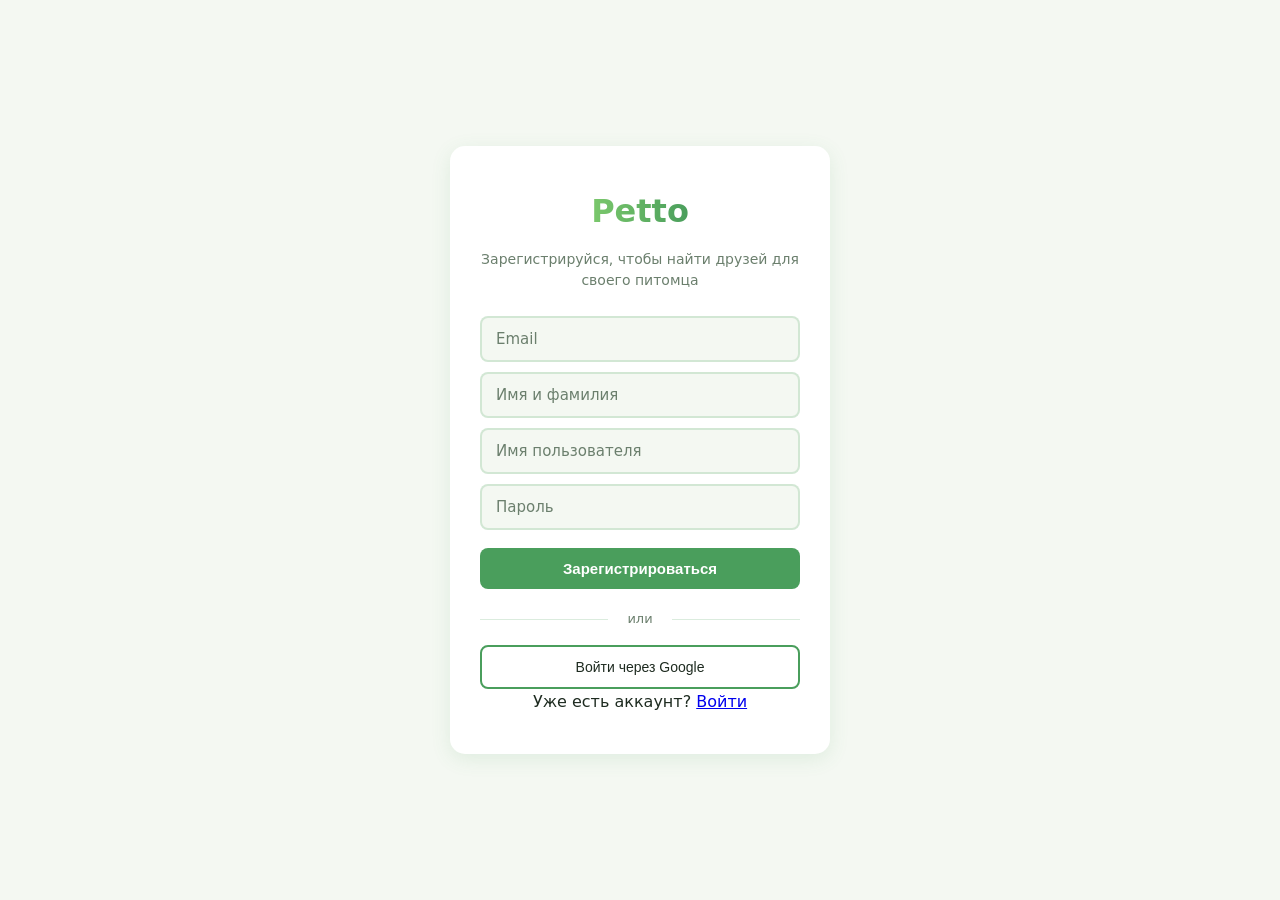
==== auth.html @ 94817547 "Add files via upload" ====
<!DOCTYPE html>
<html lang="ru">
<head>
  <meta charset="UTF-8">
  <meta name="viewport" content="width=device-width, initial-scale=1.0">
  <title>Регистрация — Petto</title>
  <link rel="stylesheet" href="auth.css">
  <link rel="icon" href="icon.png" type="image/png">
</head>
<body class="auth-page">
    <main class="auth-box">
        <a href="index.html" class="logo grad auth-logo">Petto</a>
        <p class="auth-subtitle">
            Зарегистрируйся, чтобы найти друзей для своего питомца
        </p>
        <form class="auth-form" action="#" method="post">
            <input
            type="email"
            name="email"
            placeholder="Email"
            required
            autocomplete="email"
            >
            <input
            type="text"
            name="name"
            placeholder="Имя и фамилия"
            required
            autocomplete="name"
            >
            <input
            type="text"
            name="username"
            placeholder="Имя пользователя"
            required
            autocomplete="username"
            >
            <input
            type="password"
            name="password"
            placeholder="Пароль"
            required
            minlength="6"
            autocomplete="new-password"
            >
            <button type="submit" class="btn">Зарегистрироваться</button>
        </form>
        <p class="auth-divider">или</p>
        <button class="btn-ghost auth-social" type="button">
            Войти через Google
        </button>
        <p class="auth-botton">
            Уже есть аккаунт?
        <a href="#">Войти</a>
        </p>
    </main>
<script src="script.js"></script>   
</body>
</html>
---- auth.css ----
:root {
  --bg: #f4f8f2;
  --card-bg: #ffffff;
  --neon: #7bc86c;
  --accent: #4a9e5c;
  --text: #1e2b20;
  --text-muted: #6b7f6d;
  --radius: 15px;
  --shadow: 0 5px 20px rgba(74, 158, 92, 0.12);
  --transition: 0.3s ease;
}

body.dark {
  --bg: #0f1a12;
  --card-bg: #1a2a1e;
  --neon: #a3e08d;
  --accent: #6bc47a;
  --text: #eaf5e5;
  --text-muted: #8fa891;
}

* {
  margin: 0;
  padding: 0;
  box-sizing: border-box;
}

body {
  font-family: system-ui, Arial, sans-serif;
  line-height: 1.6;
  background: var(--bg);
  color: var(--text);
  transition: background var(--transition), color var(--transition);
}
.auth-page {
  min-height: 100vh;
  display: flex;
  align-items: center;
  justify-content: center;
  padding: 40px 20px;
}
.auth-box {
  width: 100%;
  max-width: 380px;
  background: var(--card-bg);
  padding: 40px 30px;
  border-radius: var(--radius);
  box-shadow: var(--shadow);
  text-align: center;
}

.auth-logo {
  font-size: 32px;
  font-weight: 800;
  text-decoration: none;
  display: inline-block;
  margin-bottom: 12px;
}

.auth-logo.grad {
  background: linear-gradient(90deg, var(--neon), var(--accent));
  -webkit-background-clip: text;
  background-clip: text;
  color: transparent;
}

.auth-subtitle {
  color: var(--text-muted);
  font-size: 14px;
  line-height: 1.5;
  margin-bottom: 25px;
}

.auth-form {
  display: flex;
  flex-direction: column;
  gap: 10px;
}

.auth-form input {
  padding: 12px 14px;
  border: 2px solid rgba(74, 158, 92, 0.2);
  border-radius: 8px;
  font-size: 15px;
  font-family: inherit;
  background: var(--bg);
  color: var(--text);
  transition: border-color var(--transition), box-shadow var(--transition);
}

.auth-form input::placeholder {
  color: var(--text-muted);
}

.auth-form input:focus {
  outline: none;
  border-color: var(--neon);
  box-shadow: 0 0 0 3px rgba(123, 200, 108, 0.2);
}

.auth-form .btn {
  margin-top: 8px;
  width: 100%;
  padding: 12px;
  background: var(--accent);
  color: white;
  border: none;
  border-radius: 8px;
  font-size: 15px;
  font-weight: 600;
  cursor: pointer;
  transition: background var(--transition), transform 0.2s;
}

.auth-form .btn:hover {
  background: var(--neon);
  color: #0f1a12;
  transform: translateY(-1.5px);
}

.auth-form .btn:active {
  transform: scale(0.97);
}

.auth-divider {
  color: var(--text-muted);
  font-size: 13px;
  margin: 20px 0 15px;
  position: relative;
  text-align: center;
}

.auth-divider::before,
.auth-divider::after {
  content: "";
  position: absolute;
  top: 50%;
  width: 40%;
  height: 1px;
  background: rgba(74, 158, 92, 0.2);
}

.auth-divider::before { left: 0; }
.auth-divider::after  { right: 0; }

.auth-social {
  width: 100%;
  padding: 12px;
  background: transparent;
  color: var(--text);
  border: 2px solid var(--accent);
  border-radius: 8px;
  font-size: 14px;
  font-weight: 500;
  cursor: pointer;
  transition: background var(--transition), color var(--transition);
}

.auth-social:hover {
  background: var(--accent);
  color: white;
}

.auth-bottom {
  margin-top: 25px;
  font-size: 14px;
  color: var(--text-muted);
}

.auth-bottom a {
  color: var(--accent);
  text-decoration: none;
  font-weight: 600;
  transition: color var(--transition);
}

.auth-bottom a:hover {
  color: var(--neon);
}

@media (max-width: 480px) {
  .auth-box {
    padding: 30px 20px;
  }

  .auth-logo {
    font-size: 26px;
  }
}
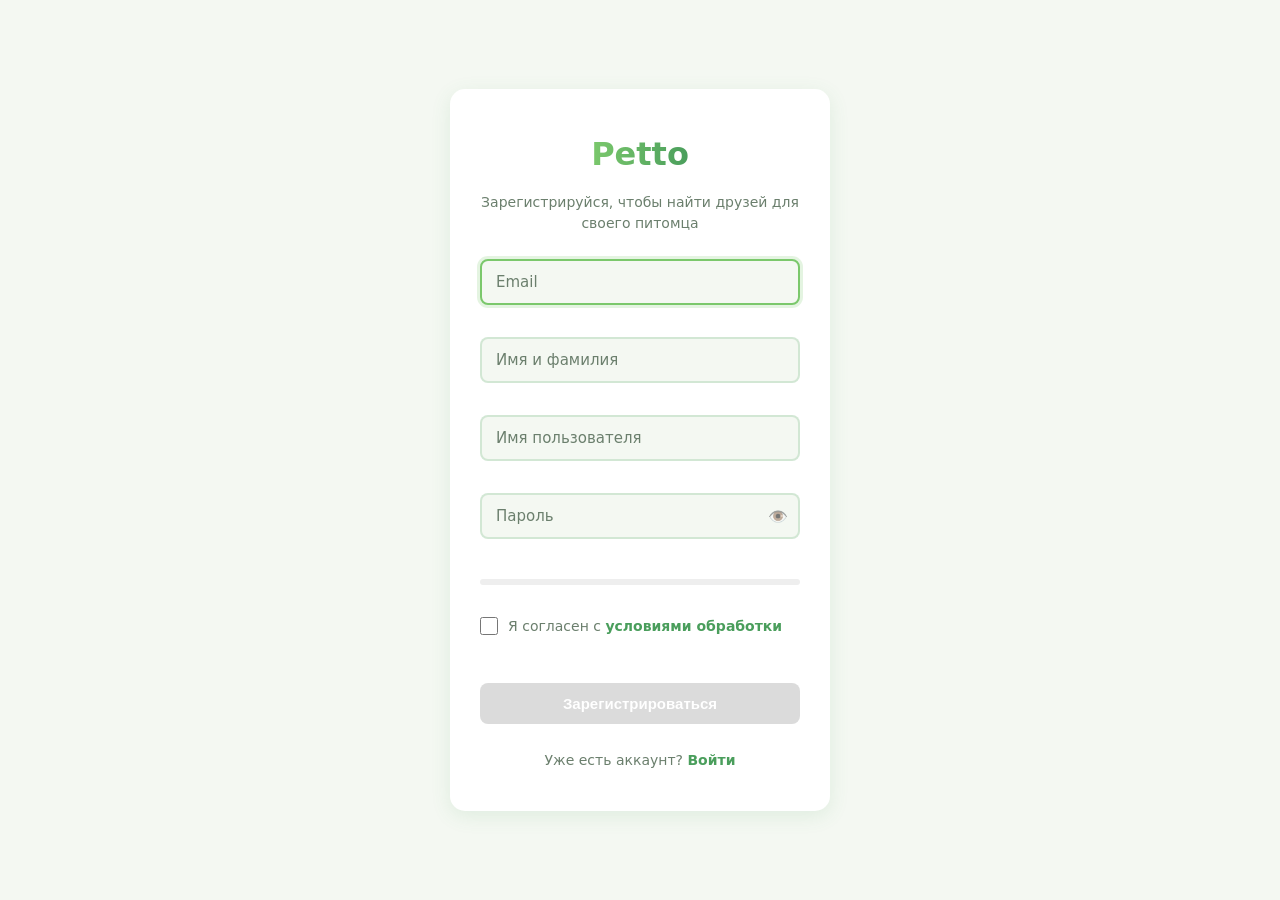
==== commit 6aaef62f: "Добавила сайт, фото и код" ====
--- a/auth.html
+++ b/auth.html
@@ -1,59 +1,68 @@
-<!DOCTYPE html>
-<html lang="ru">
-<head>
-  <meta charset="UTF-8">
-  <meta name="viewport" content="width=device-width, initial-scale=1.0">
-  <title>Регистрация — Petto</title>
-  <link rel="stylesheet" href="auth.css">
-  <link rel="icon" href="icon.png" type="image/png">
-</head>
-<body class="auth-page">
-    <main class="auth-box">
-        <a href="index.html" class="logo grad auth-logo">Petto</a>
-        <p class="auth-subtitle">
-            Зарегистрируйся, чтобы найти друзей для своего питомца
-        </p>
-        <form class="auth-form" action="#" method="post">
-            <input
-            type="email"
-            name="email"
-            placeholder="Email"
-            required
-            autocomplete="email"
-            >
-            <input
-            type="text"
-            name="name"
-            placeholder="Имя и фамилия"
-            required
-            autocomplete="name"
-            >
-            <input
-            type="text"
-            name="username"
-            placeholder="Имя пользователя"
-            required
-            autocomplete="username"
-            >
-            <input
-            type="password"
-            name="password"
-            placeholder="Пароль"
-            required
-            minlength="6"
-            autocomplete="new-password"
-            >
-            <button type="submit" class="btn">Зарегистрироваться</button>
-        </form>
-        <p class="auth-divider">или</p>
-        <button class="btn-ghost auth-social" type="button">
-            Войти через Google
-        </button>
-        <p class="auth-botton">
-            Уже есть аккаунт?
-        <a href="#">Войти</a>
-        </p>
-    </main>
-<script src="script.js"></script>   
-</body>
+<!DOCTYPE html>
+<html lang="ru">
+<head>
+  <meta charset="UTF-8">
+  <meta name="viewport" content="width=device-width, initial-scale=1.0">
+  <title>Регистрация — Petto</title>
+  <link rel="icon" href="icon.png" type="image/png">
+  <link rel="stylesheet" href="auth.css">
+</head>
+<body>
+  <div class="auth-page">
+    <main class="auth-box">
+      <a href="index.html" class="logo grad auth-logo">Petto</a>
+      <p class="auth-subtitle">Зарегистрируйся, чтобы найти друзей для своего питомца</p>
+
+      <form class="auth-form" action="#" method="post" id="registerForm" novalidate>
+        <input id="email" type="email" name="email" placeholder="Email" autocomplete="email">
+        <small class="error" id="emailError"></small>
+
+        <input id="name" type="text" name="name" placeholder="Имя и фамилия" autocomplete="name">
+        <small class="error" id="nameError"></small>
+
+        <input id="username" type="text" name="username" placeholder="Имя пользователя" autocomplete="username">
+        <small class="error" id="usernameError"></small>
+
+        <div class="password-wrap">
+          <input id="password" type="password" name="password" placeholder="Пароль" autocomplete="new-password">
+          <button type="button" class="toggle-password" id="togglePassword" aria-label="Показать пароль">👁️</button>
+        </div>
+        <small class="error" id="passwordError"></small>
+
+        <div class="strength-bar">
+          <div class="strength-fill" id="strengthFill"></div>
+        </div>
+        <p class="strength-text" id="strengthText">Введите пароль</p>
+
+  <div class="form-group checkbox-group">
+    <label class="checkbox-label">
+      <input type="checkbox" id="terms">
+      <span>Я согласен с <a href="#">условиями обработки</a></span>
+    </label>
+     <small class="error" id="termsError"></small>
+  </div>
+
+        <button type="submit" class="btn" id="submitBtn" disabled>
+          <span class="btn-text">Зарегистрироваться</span>
+          <span class="btn-spinner"></span>
+        </button>
+      </form>
+
+      <p class="auth-bottom">
+        Уже есть аккаунт? <a href="login.html">Войти</a>
+      </p>
+    </main>
+  </div>
+
+  <div class="modal-overlay" id="successModal">
+    <div class="modal">
+        <div class="modal-icon">✅</div>
+        <h2>Регистрация успешна!</h2>
+        <p>Добро пожаловать на наш сайт.</p>
+        <button class="modal-btn" id="modalClose">Продолжить</button>
+    </div>
+</div>
+
+  <script src="register.js" defer></script>
+</body>
 </html>
--- a/auth.css
+++ b/auth.css
@@ -1,189 +1,386 @@
-:root {
-  --bg: #f4f8f2;
-  --card-bg: #ffffff;
-  --neon: #7bc86c;
-  --accent: #4a9e5c;
-  --text: #1e2b20;
-  --text-muted: #6b7f6d;
-  --radius: 15px;
-  --shadow: 0 5px 20px rgba(74, 158, 92, 0.12);
-  --transition: 0.3s ease;
-}
-
-body.dark {
-  --bg: #0f1a12;
-  --card-bg: #1a2a1e;
-  --neon: #a3e08d;
-  --accent: #6bc47a;
-  --text: #eaf5e5;
-  --text-muted: #8fa891;
-}
-
-* {
-  margin: 0;
-  padding: 0;
-  box-sizing: border-box;
-}
-
-body {
-  font-family: system-ui, Arial, sans-serif;
-  line-height: 1.6;
-  background: var(--bg);
-  color: var(--text);
-  transition: background var(--transition), color var(--transition);
-}
-.auth-page {
-  min-height: 100vh;
-  display: flex;
-  align-items: center;
-  justify-content: center;
-  padding: 40px 20px;
-}
-.auth-box {
-  width: 100%;
-  max-width: 380px;
-  background: var(--card-bg);
-  padding: 40px 30px;
-  border-radius: var(--radius);
-  box-shadow: var(--shadow);
-  text-align: center;
-}
-
-.auth-logo {
-  font-size: 32px;
-  font-weight: 800;
-  text-decoration: none;
-  display: inline-block;
-  margin-bottom: 12px;
-}
-
-.auth-logo.grad {
-  background: linear-gradient(90deg, var(--neon), var(--accent));
-  -webkit-background-clip: text;
-  background-clip: text;
-  color: transparent;
-}
-
-.auth-subtitle {
-  color: var(--text-muted);
-  font-size: 14px;
-  line-height: 1.5;
-  margin-bottom: 25px;
-}
-
-.auth-form {
-  display: flex;
-  flex-direction: column;
-  gap: 10px;
-}
-
-.auth-form input {
-  padding: 12px 14px;
-  border: 2px solid rgba(74, 158, 92, 0.2);
-  border-radius: 8px;
-  font-size: 15px;
-  font-family: inherit;
-  background: var(--bg);
-  color: var(--text);
-  transition: border-color var(--transition), box-shadow var(--transition);
-}
-
-.auth-form input::placeholder {
-  color: var(--text-muted);
-}
-
-.auth-form input:focus {
-  outline: none;
-  border-color: var(--neon);
-  box-shadow: 0 0 0 3px rgba(123, 200, 108, 0.2);
-}
-
-.auth-form .btn {
-  margin-top: 8px;
-  width: 100%;
-  padding: 12px;
-  background: var(--accent);
-  color: white;
-  border: none;
-  border-radius: 8px;
-  font-size: 15px;
-  font-weight: 600;
-  cursor: pointer;
-  transition: background var(--transition), transform 0.2s;
-}
-
-.auth-form .btn:hover {
-  background: var(--neon);
-  color: #0f1a12;
-  transform: translateY(-1.5px);
-}
-
-.auth-form .btn:active {
-  transform: scale(0.97);
-}
-
-.auth-divider {
-  color: var(--text-muted);
-  font-size: 13px;
-  margin: 20px 0 15px;
-  position: relative;
-  text-align: center;
-}
-
-.auth-divider::before,
-.auth-divider::after {
-  content: "";
-  position: absolute;
-  top: 50%;
-  width: 40%;
-  height: 1px;
-  background: rgba(74, 158, 92, 0.2);
-}
-
-.auth-divider::before { left: 0; }
-.auth-divider::after  { right: 0; }
-
-.auth-social {
-  width: 100%;
-  padding: 12px;
-  background: transparent;
-  color: var(--text);
-  border: 2px solid var(--accent);
-  border-radius: 8px;
-  font-size: 14px;
-  font-weight: 500;
-  cursor: pointer;
-  transition: background var(--transition), color var(--transition);
-}
-
-.auth-social:hover {
-  background: var(--accent);
-  color: white;
-}
-
-.auth-bottom {
-  margin-top: 25px;
-  font-size: 14px;
-  color: var(--text-muted);
-}
-
-.auth-bottom a {
-  color: var(--accent);
-  text-decoration: none;
-  font-weight: 600;
-  transition: color var(--transition);
-}
-
-.auth-bottom a:hover {
-  color: var(--neon);
-}
-
-@media (max-width: 480px) {
-  .auth-box {
-    padding: 30px 20px;
-  }
-
-  .auth-logo {
-    font-size: 26px;
-  }
+/* ==========================================
+   1. ПЕРЕМЕННЫЕ И БАЗОВЫЕ НАСТРОЙКИ
+   ========================================== */
+:root {
+  --bg: #f4f8f2;
+  --card-bg: #ffffff;
+  --neon: #7bc86c;
+  --accent: #4a9e5c;
+  --text: #1e2b20;
+  --text-muted: #6b7f6d;
+  --radius: 15px;
+  --shadow: 0 5px 20px rgba(74, 158, 92, 0.12);
+  --transition: 0.3s ease;
+}
+
+body.dark {
+  --bg: #0f1a12;
+  --card-bg: #1a2a1e;
+  --neon: #a3e08d;
+  --accent: #6bc47a;
+  --text: #eaf5e5;
+  --text-muted: #8fa891;
+}
+
+* {
+  margin: 0;
+  padding: 0;
+  box-sizing: border-box;
+}
+
+body {
+  font-family: system-ui, Arial, sans-serif;
+  line-height: 1.6;
+  background: var(--bg);
+  color: var(--text);
+  transition: background var(--transition), color var(--transition);
+}
+
+/* ==========================================
+   2. ОСНОВНОЙ БЛОК (КАРТОЧКА)
+   ========================================== */
+.auth-page {
+  min-height: 100vh;
+  display: flex;
+  align-items: center;
+  justify-content: center;
+  padding: 40px 20px;
+}
+
+.auth-box {
+  width: 100%;
+  max-width: 380px;
+  background: var(--card-bg);
+  padding: 40px 30px;
+  border-radius: var(--radius);
+  box-shadow: var(--shadow);
+  text-align: center;
+}
+
+.auth-logo {
+  font-size: 32px;
+  font-weight: 800;
+  text-decoration: none;
+  display: inline-block;
+  margin-bottom: 12px;
+}
+
+.auth-logo.grad {
+  background: linear-gradient(90deg, var(--neon), var(--accent));
+  -webkit-background-clip: text;
+  background-clip: text;
+  color: transparent;
+}
+
+.auth-subtitle {
+  color: var(--text-muted);
+  font-size: 14px;
+  line-height: 1.5;
+  margin-bottom: 25px;
+}
+
+/* ==========================================
+   3. ФОРМА И ПОЛЯ ВВОДА
+   ========================================== */
+.auth-form {
+  display: flex;
+  flex-direction: column;
+  gap: 10px;
+}
+
+.auth-form input {
+  padding: 12px 14px;
+  border: 2px solid rgba(74, 158, 92, 0.2);
+  border-radius: 8px;
+  font-size: 15px;
+  font-family: inherit;
+  background: var(--bg);
+  color: var(--text);
+  transition: border-color var(--transition), box-shadow var(--transition);
+}
+
+.auth-form input::placeholder {
+  color: var(--text-muted);
+}
+
+.auth-form input:focus {
+  outline: none;
+  border-color: var(--neon);
+  box-shadow: 0 0 0 3px rgba(123, 200, 108, 0.2);
+}
+
+/* Состояния полей */
+.auth-form input.error { border-color: #e74c3c; }
+.auth-form input.success { border-color: #27ae60; }
+
+.error {
+  display: block;
+  color: #e74c3c;
+  font-size: 13px;
+  text-align: left;
+  min-height: 18px;
+  margin-top: -6px;
+}
+
+/* ==========================================
+   4. КНОПКА И СПИННЕР ЗАГРУЗКИ
+   ========================================== */
+.auth-form .btn {
+  margin-top: 8px;
+  width: 100%;
+  padding: 12px;
+  background: var(--accent);
+  color: white;
+  border: none;
+  border-radius: 8px;
+  font-size: 15px;
+  font-weight: 600;
+  cursor: pointer;
+  display: flex;
+  justify-content: center;
+  align-items: center;
+  transition: background var(--transition), transform 0.2s;
+}
+
+.auth-form .btn:hover:not(:disabled) {
+  background: var(--neon);
+  color: #0f1a12;
+  transform: translateY(-1.5px);
+}
+
+.auth-form .btn:active:not(:disabled) {
+  transform: scale(0.97);
+}
+
+.auth-form .btn:disabled {
+  background: #ccc;
+  cursor: not-allowed;
+  opacity: 0.7;
+}
+
+/* Спиннер (крутилка) */
+.btn-spinner {
+  display: none;
+  width: 20px;
+  height: 20px;
+  border: 3px solid rgba(255, 255, 255, 0.4);
+  border-top-color: white;
+  border-radius: 50%;
+  animation: spin 0.8s linear infinite;
+}
+
+@keyframes spin {
+  to { transform: rotate(360deg); }
+}
+
+/* Состояние загрузки кнопки */
+.auth-form .btn.loading {
+  position: relative;
+  color: transparent !important;
+}
+
+.auth-form .btn.loading .btn-text {
+  display: none !important;
+}
+
+.auth-form .btn.loading .btn-spinner {
+  display: block !important;
+  position: absolute !important;
+  top: 50%;
+  left: 50%;
+  margin-top: -10px;
+  margin-left: -10px;
+}
+
+/* ==========================================
+   5. ПАРОЛЬ (ГЛАЗ) И ШКАЛА НАДЕЖНОСТИ
+   ========================================== */
+.password-wrap {
+  position: relative;
+  display: flex;
+}
+
+.password-wrap input {
+  width: 100%;
+  padding-right: 44px;
+}
+
+.toggle-password {
+  position: absolute;
+  right: 8px;
+  top: 50%;
+  transform: translateY(-50%);
+  background: transparent;
+  border: none;
+  cursor: pointer;
+  font-size: 16px;
+  opacity: 0.6;
+  padding: 4px;
+}
+
+.toggle-password:hover { opacity: 1; }
+
+.strength-bar {
+  height: 6px;
+  background: #eee;
+  border-radius: 3px;
+  overflow: hidden;
+  margin-top: 8px;
+}
+
+.strength-fill {
+  height: 100%;
+  width: 0;
+  transition: width 0.3s, background 0.3s;
+}
+
+.strength-text {
+  font-size: 13px;
+  margin-top: 5px;
+  color: #999;
+  text-align: left;
+}
+
+/* ==========================================
+   6. ЧЕКБОКС (СОГЛАСИЕ)
+   ========================================== */
+.checkbox-group {
+  margin-bottom: 15px;
+  margin-top: 5px;
+}
+
+.checkbox-label {
+  display: flex;
+  align-items: center;
+  gap: 10px;
+  cursor: pointer;
+  font-weight: normal;
+  font-size: 14px;
+  color: var(--text-muted);
+}
+
+.checkbox-label input {
+  width: 18px;
+  height: 18px;
+  margin: 0;
+  cursor: pointer;
+  accent-color: var(--accent);
+}
+
+.checkbox-label a {
+  color: var(--accent);
+  text-decoration: none;
+  font-weight: 600;
+}
+
+.checkbox-label a:hover {
+  text-decoration: underline;
+}
+
+/* ==========================================
+   7. ССЫЛКИ ВНИЗУ (ВОЙТИ/ЗАРЕГИСТРИРОВАТЬСЯ)
+   ========================================== */
+.auth-bottom {
+  margin-top: 25px;
+  font-size: 14px;
+  color: var(--text-muted);
+}
+
+.auth-bottom a {
+  color: var(--accent);
+  text-decoration: none;
+  font-weight: 600;
+  transition: color var(--transition);
+}
+
+.auth-bottom a:hover {
+  color: var(--neon);
+}
+
+/* ==========================================
+   8. МОДАЛЬНОЕ ОКНО (УСПЕХ)
+   ========================================== */
+.modal-overlay {
+  position: fixed;
+  top: 0;
+  left: 0;
+  width: 100%;
+  height: 100%;
+  background: rgba(0, 0, 0, 0.5);
+  display: flex;
+  justify-content: center;
+  align-items: center;
+  z-index: 1000;
+  opacity: 0;
+  visibility: hidden;
+  transition: opacity 0.3s, visibility 0.3s;
+  pointer-events: none;
+}
+
+.modal-overlay.active {
+  opacity: 1;
+  visibility: visible;
+  pointer-events: auto;
+}
+
+.modal {
+  background: var(--card-bg);
+  color: var(--text);
+  padding: 40px;
+  border-radius: 20px;
+  text-align: center;
+  max-width: 400px;
+  width: 90%;
+  transform: scale(0.8);
+  transition: transform 0.3s;
+  box-shadow: 0 10px 30px rgba(0,0,0,0.2);
+}
+
+.modal-overlay.active .modal {
+  transform: scale(1);
+}
+
+.modal-icon {
+  font-size: 60px;
+  margin-bottom: 15px;
+}
+
+.modal h2 {
+  margin-bottom: 10px;
+  color: var(--text);
+}
+
+.modal p {
+  color: var(--text-muted);
+  margin-bottom: 25px;
+}
+
+.modal-btn {
+  padding: 12px 30px;
+  background: var(--accent);
+  color: white;
+  border: none;
+  border-radius: 8px;
+  font-size: 16px;
+  font-weight: 600;
+  cursor: pointer;
+  transition: background 0.3s;
+}
+
+.modal-btn:hover {
+  background: var(--neon);
+  color: #0f1a12;
+}
+
+/* ==========================================
+   9. АДАПТИВ (ДЛЯ ТЕЛЕФОНОВ)
+   ========================================== */
+@media (max-width: 480px) {
+  .auth-box {
+    padding: 30px 20px;
+  }
+
+  .auth-logo {
+    font-size: 26px;
+  }
 }
